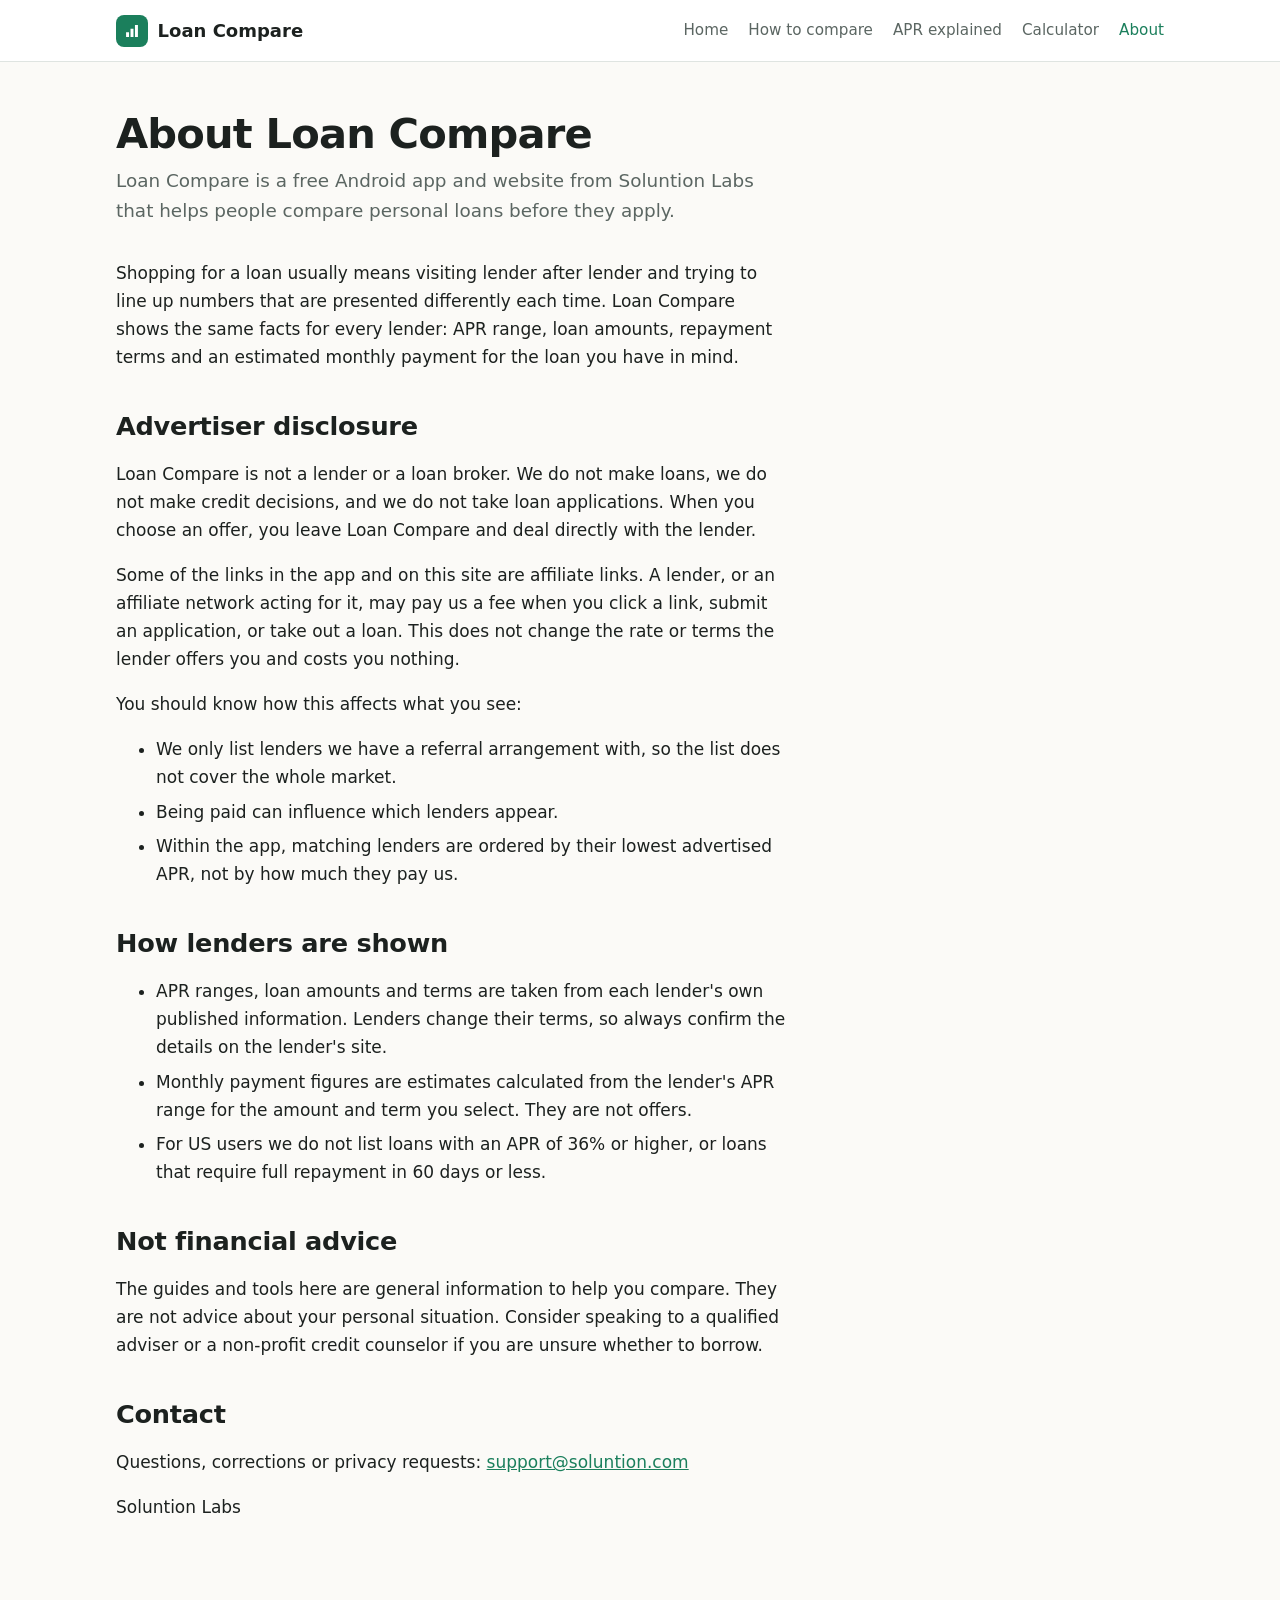
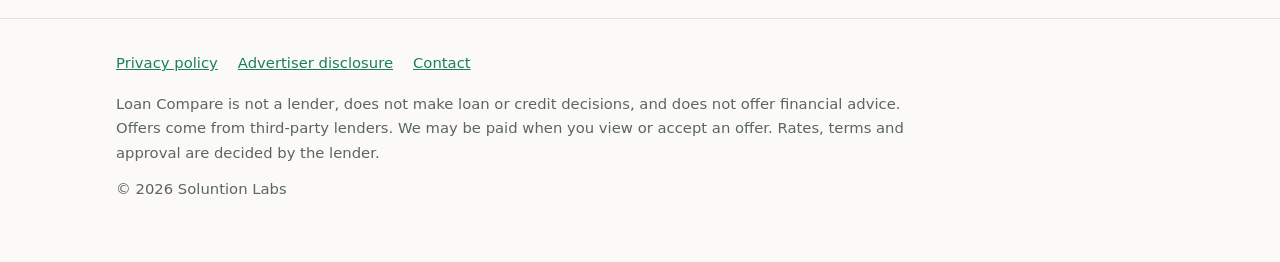
==== about.html @ a1d33915 "Add Loan Compare website and privacy policy Co-Authored-By: Claude Opus 5.5 <noreply@anthropic.com>" ====
<!doctype html>
<html lang="en">
<head>
  <meta charset="utf-8">
  <meta name="viewport" content="width=device-width, initial-scale=1">
  <title>About, advertiser disclosure and contact – Loan Compare</title>
  <meta name="description" content="Who is behind Loan Compare, how the app makes money, how lenders are listed, and how to contact us.">
  <link rel="stylesheet" href="styles.css">
  <link rel="icon" href="favicon.svg" type="image/svg+xml">
</head>
<body>
  <header class="site-header">
    <div class="wrap">
      <a class="logo" href="index.html">
        <svg viewBox="0 0 108 108" aria-hidden="true"><rect width="108" height="108" fill="#1b7f5c"/><path fill="#fff" d="M34 58h10v16H34zM49 46h10v28H49zM64 34h10v40H64z"/></svg>
        Loan Compare
      </a>
      <nav class="site-nav" aria-label="Main">
        <a href="index.html">Home</a>
        <a href="how-to-compare-personal-loans.html">How to compare</a>
        <a href="apr-explained.html">APR explained</a>
        <a href="calculator.html">Calculator</a>
        <a href="about.html" aria-current="page">About</a>
      </nav>
    </div>
  </header>

  <main>
    <div class="wrap">
      <article class="article">
        <h1>About Loan Compare</h1>
        <p class="lede">Loan Compare is a free Android app and website from Soluntion Labs that helps people compare personal loans before they apply.</p>

        <p>Shopping for a loan usually means visiting lender after lender and trying to line up numbers that are presented differently each time. Loan Compare shows the same facts for every lender: APR range, loan amounts, repayment terms and an estimated monthly payment for the loan you have in mind.</p>

        <h2 id="disclosure">Advertiser disclosure</h2>
        <p>Loan Compare is not a lender or a loan broker. We do not make loans, we do not make credit decisions, and we do not take loan applications. When you choose an offer, you leave Loan Compare and deal directly with the lender.</p>
        <p>Some of the links in the app and on this site are affiliate links. A lender, or an affiliate network acting for it, may pay us a fee when you click a link, submit an application, or take out a loan. This does not change the rate or terms the lender offers you and costs you nothing.</p>
        <p>You should know how this affects what you see:</p>
        <ul>
          <li>We only list lenders we have a referral arrangement with, so the list does not cover the whole market.</li>
          <li>Being paid can influence which lenders appear.</li>
          <li>Within the app, matching lenders are ordered by their lowest advertised APR, not by how much they pay us.</li>
        </ul>

        <h2>How lenders are shown</h2>
        <ul>
          <li>APR ranges, loan amounts and terms are taken from each lender's own published information. Lenders change their terms, so always confirm the details on the lender's site.</li>
          <li>Monthly payment figures are estimates calculated from the lender's APR range for the amount and term you select. They are not offers.</li>
          <li>For US users we do not list loans with an APR of 36% or higher, or loans that require full repayment in 60 days or less.</li>
        </ul>

        <h2>Not financial advice</h2>
        <p>The guides and tools here are general information to help you compare. They are not advice about your personal situation. Consider speaking to a qualified adviser or a non-profit credit counselor if you are unsure whether to borrow.</p>

        <h2 id="contact">Contact</h2>
        <p>Questions, corrections or privacy requests: <a href="mailto:support@soluntion.com">support@soluntion.com</a></p>
        <p>Soluntion Labs</p>
      </article>
    </div>
  </main>

  <footer class="site-footer">
    <div class="wrap">
      <nav aria-label="Footer">
        <a href="privacy.html">Privacy policy</a>
        <a href="about.html#disclosure">Advertiser disclosure</a>
        <a href="about.html#contact">Contact</a>
      </nav>
      <p>Loan Compare is not a lender, does not make loan or credit decisions, and does not offer financial advice. Offers come from third-party lenders. We may be paid when you view or accept an offer. Rates, terms and approval are decided by the lender.</p>
      <p>&copy; 2026 Soluntion Labs</p>
    </div>
  </footer>
</body>
</html>
---- styles.css ----
:root {
  --bg: #fbfaf7;
  --surface: #ffffff;
  --text: #1c211f;
  --muted: #5b6662;
  --line: #dfe4e1;
  --brand: #1b7f5c;
  --brand-ink: #ffffff;
  --brand-soft: #e6f3ee;
  --max: 68rem;
  --read: 42rem;
}

@media (prefers-color-scheme: dark) {
  :root {
    --bg: #121615;
    --surface: #1b211f;
    --text: #e8ecea;
    --muted: #a3aeaa;
    --line: #2d3532;
    --brand: #4cc29a;
    --brand-ink: #0c1512;
    --brand-soft: #1d2e28;
  }
}

* { box-sizing: border-box; }

html { -webkit-text-size-adjust: 100%; }

body {
  margin: 0;
  background: var(--bg);
  color: var(--text);
  font: 1.0625rem/1.65 system-ui, -apple-system, "Segoe UI", Roboto, sans-serif;
}

a { color: var(--brand); }
a:focus-visible, button:focus-visible, input:focus-visible, select:focus-visible {
  outline: 3px solid var(--brand);
  outline-offset: 2px;
}

.wrap { max-width: var(--max); margin: 0 auto; padding: 0 1.25rem; }

/* Header */
.site-header { border-bottom: 1px solid var(--line); background: var(--surface); }
.site-header .wrap {
  display: flex; flex-wrap: wrap; align-items: center;
  gap: 0.5rem 1.5rem; padding-top: 0.875rem; padding-bottom: 0.875rem;
}
.logo {
  display: inline-flex; align-items: center; gap: 0.6rem;
  font-weight: 700; font-size: 1.125rem; color: var(--text); text-decoration: none;
}
.logo svg { width: 2rem; height: 2rem; border-radius: 0.5rem; }
.site-nav { display: flex; flex-wrap: wrap; gap: 0.25rem 1.25rem; margin-left: auto; }
.site-nav a { color: var(--muted); text-decoration: none; font-size: 0.95rem; padding: 0.25rem 0; }
.site-nav a:hover, .site-nav a[aria-current="page"] { color: var(--brand); }

/* Hero */
.hero { padding: 4rem 0 3rem; }
.hero h1 {
  font-size: clamp(2.1rem, 5.5vw, 3.4rem); line-height: 1.1;
  letter-spacing: -0.02em; margin: 0 0 1rem; max-width: 18ch; text-wrap: balance;
}
.hero p { font-size: 1.2rem; color: var(--muted); max-width: 38rem; margin: 0 0 1.75rem; }

.button {
  display: inline-block; background: var(--brand); color: var(--brand-ink);
  padding: 0.8rem 1.4rem; border-radius: 999px; font-weight: 600; text-decoration: none;
  border: 0; font-size: 1rem; cursor: pointer;
}
.button.secondary { background: transparent; color: var(--brand); box-shadow: inset 0 0 0 2px var(--brand); }
.button-row { display: flex; flex-wrap: wrap; gap: 0.75rem; align-items: center; }
.soon { color: var(--muted); font-size: 0.95rem; }

/* Sections */
section { padding: 2.5rem 0; }
h2 { font-size: 1.6rem; line-height: 1.25; letter-spacing: -0.01em; margin: 0 0 1rem; text-wrap: balance; }
h3 { font-size: 1.15rem; margin: 1.75rem 0 0.5rem; }

.steps { display: grid; gap: 1rem; grid-template-columns: repeat(auto-fit, minmax(15rem, 1fr)); padding: 0; margin: 0; list-style: none; counter-reset: step; }
.steps li {
  background: var(--surface); border: 1px solid var(--line); border-radius: 1rem;
  padding: 1.25rem; counter-increment: step;
}
.steps li::before {
  content: counter(step); display: inline-grid; place-items: center;
  width: 2rem; height: 2rem; border-radius: 50%;
  background: var(--brand-soft); color: var(--brand); font-weight: 700; margin-bottom: 0.6rem;
}
.steps strong { display: block; margin-bottom: 0.25rem; }
.steps span { color: var(--muted); font-size: 0.975rem; }

.cards { display: grid; gap: 1rem; grid-template-columns: repeat(auto-fit, minmax(16rem, 1fr)); }
.card {
  display: block; background: var(--surface); border: 1px solid var(--line);
  border-radius: 1rem; padding: 1.25rem; text-decoration: none; color: var(--text);
}
.card:hover { border-color: var(--brand); }
.card strong { display: block; color: var(--brand); margin-bottom: 0.25rem; }
.card span { color: var(--muted); font-size: 0.975rem; }

.callout {
  background: var(--brand-soft); border-radius: 1rem; padding: 1.25rem 1.5rem; margin: 1.5rem 0;
}
.callout p { margin: 0; }

/* Articles */
.article { max-width: var(--read); padding: 3rem 0; }
.article h1 { font-size: clamp(1.9rem, 4.5vw, 2.6rem); line-height: 1.15; letter-spacing: -0.02em; margin: 0 0 0.5rem; text-wrap: balance; }
.article .lede { color: var(--muted); font-size: 1.15rem; margin: 0 0 2rem; }
.article h2 { margin-top: 2.5rem; }
.article li { margin-bottom: 0.4rem; }
.updated { color: var(--muted); font-size: 0.95rem; }

.table-scroll { overflow-x: auto; margin: 1.25rem 0; }
table { border-collapse: collapse; width: 100%; font-variant-numeric: tabular-nums; }
th, td { text-align: left; padding: 0.6rem 0.9rem; border-bottom: 1px solid var(--line); white-space: nowrap; }
th { font-size: 0.9rem; color: var(--muted); font-weight: 600; }
td.num, th.num { text-align: right; }

/* Calculator */
.calc {
  display: grid; gap: 1.5rem; grid-template-columns: repeat(auto-fit, minmax(17rem, 1fr));
  background: var(--surface); border: 1px solid var(--line); border-radius: 1rem; padding: 1.5rem;
}
.field { margin-bottom: 1rem; }
.field label { display: block; font-weight: 600; margin-bottom: 0.3rem; }
.field input {
  width: 100%; font: inherit; padding: 0.65rem 0.8rem; border-radius: 0.6rem;
  border: 1px solid var(--line); background: var(--bg); color: var(--text);
}
.result { align-self: start; }
.result .big { font-size: 2.4rem; font-weight: 700; line-height: 1.1; font-variant-numeric: tabular-nums; }
.result dl { margin: 1rem 0 0; display: grid; grid-template-columns: 1fr auto; gap: 0.35rem 1rem; }
.result dt { color: var(--muted); }
.result dd { margin: 0; text-align: right; font-variant-numeric: tabular-nums; }
.error { color: #b3261e; margin: 0.5rem 0 0; }
@media (prefers-color-scheme: dark) { .error { color: #f2b8b5; } }

/* Footer */
.site-footer { border-top: 1px solid var(--line); margin-top: 2rem; padding: 2rem 0 3rem; color: var(--muted); font-size: 0.925rem; }
.site-footer p { max-width: 52rem; margin: 0 0 0.75rem; }
.site-footer nav { display: flex; flex-wrap: wrap; gap: 0.25rem 1.25rem; margin-bottom: 1rem; }
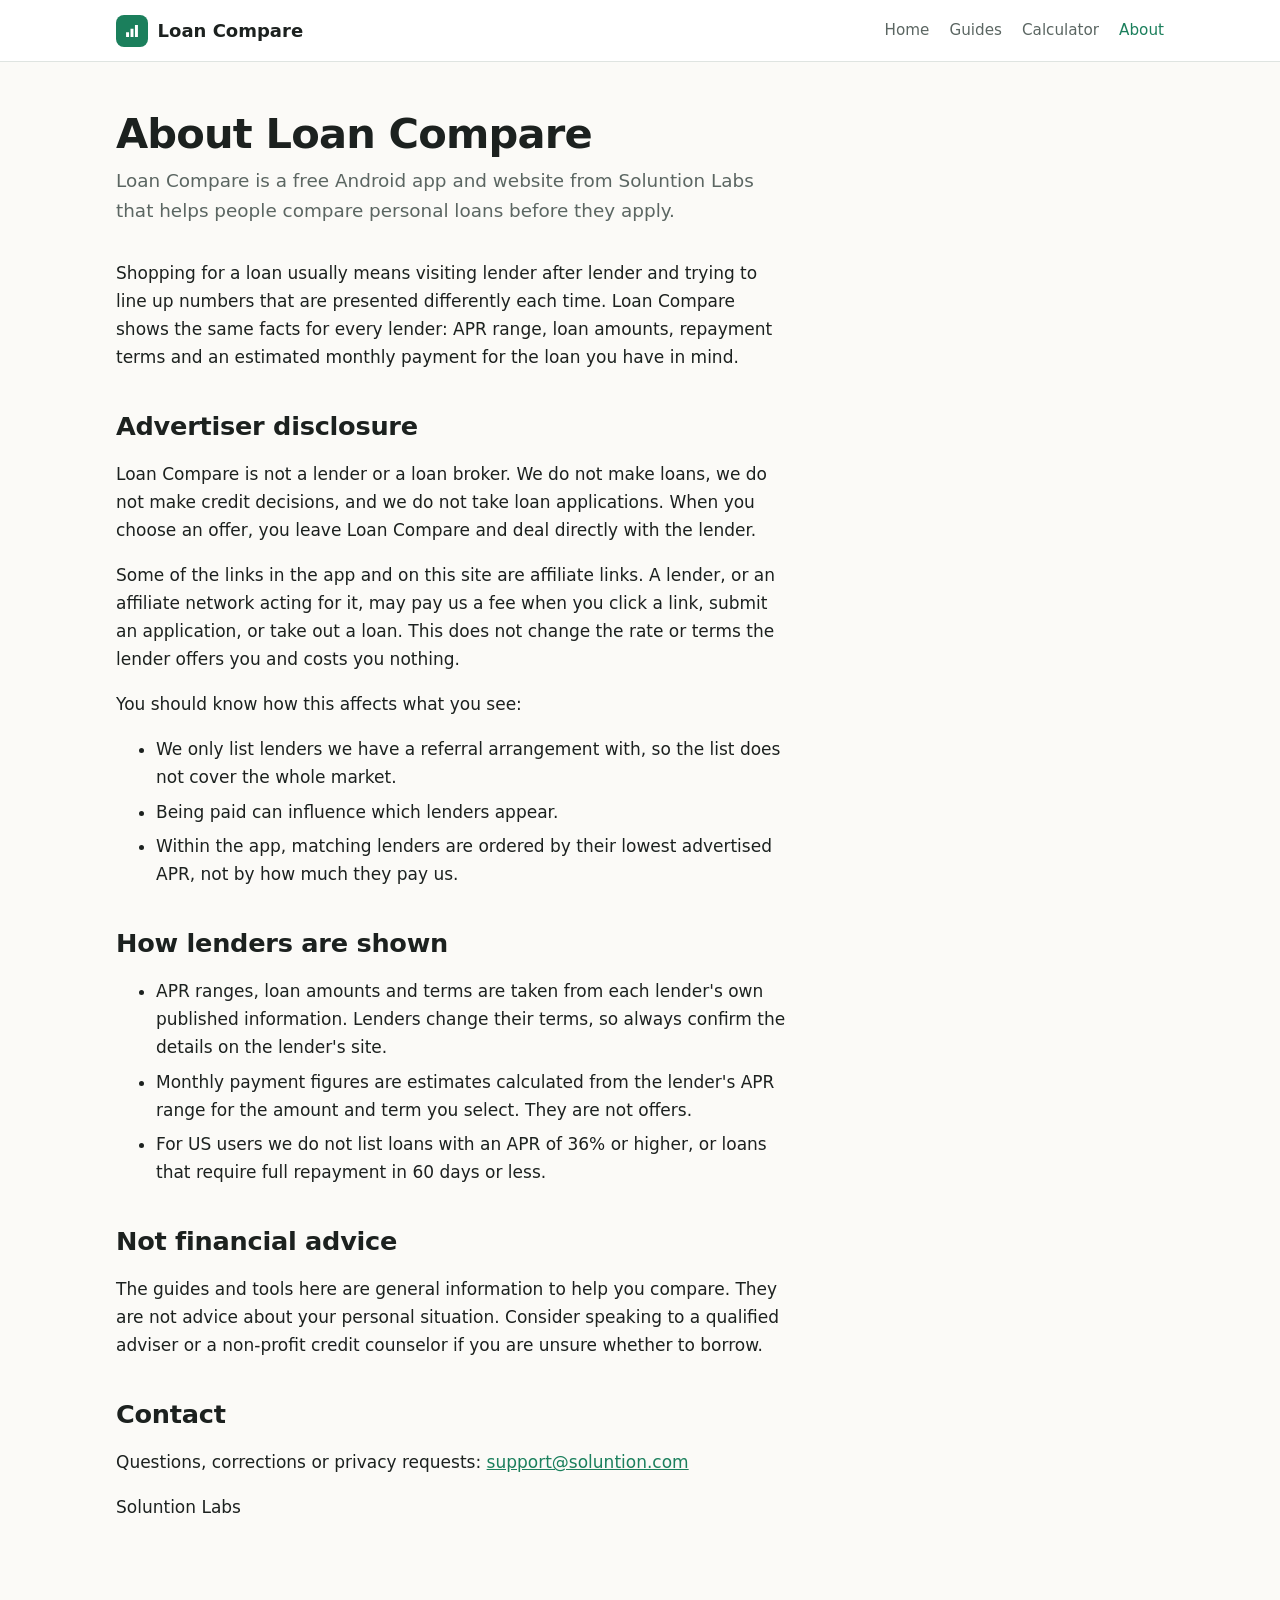
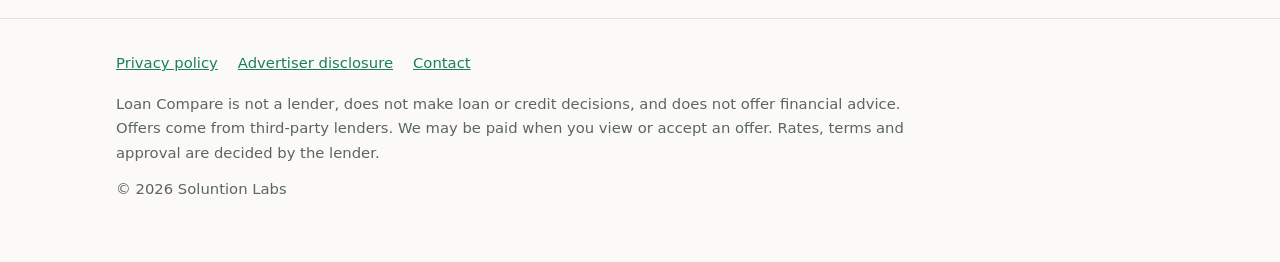
==== commit 91602c42: "Add five guides, a guides index, sitemap and robots.txt Co-Authored-By: Claude Opus 5.5 <noreply@ant" ====
--- a/about.html
+++ b/about.html
@@ -17,8 +17,7 @@
       </a>
       <nav class="site-nav" aria-label="Main">
         <a href="index.html">Home</a>
-        <a href="how-to-compare-personal-loans.html">How to compare</a>
-        <a href="apr-explained.html">APR explained</a>
+        <a href="guides.html">Guides</a>
         <a href="calculator.html">Calculator</a>
         <a href="about.html" aria-current="page">About</a>
       </nav>
--- a/styles.css
+++ b/styles.css
@@ -56,7 +56,7 @@
 .logo svg { width: 2rem; height: 2rem; border-radius: 0.5rem; }
 .site-nav { display: flex; flex-wrap: wrap; gap: 0.25rem 1.25rem; margin-left: auto; }
 .site-nav a { color: var(--muted); text-decoration: none; font-size: 0.95rem; padding: 0.25rem 0; }
-.site-nav a:hover, .site-nav a[aria-current="page"] { color: var(--brand); }
+.site-nav a:hover, .site-nav a[aria-current] { color: var(--brand); }
 
 /* Hero */
 .hero { padding: 4rem 0 3rem; }
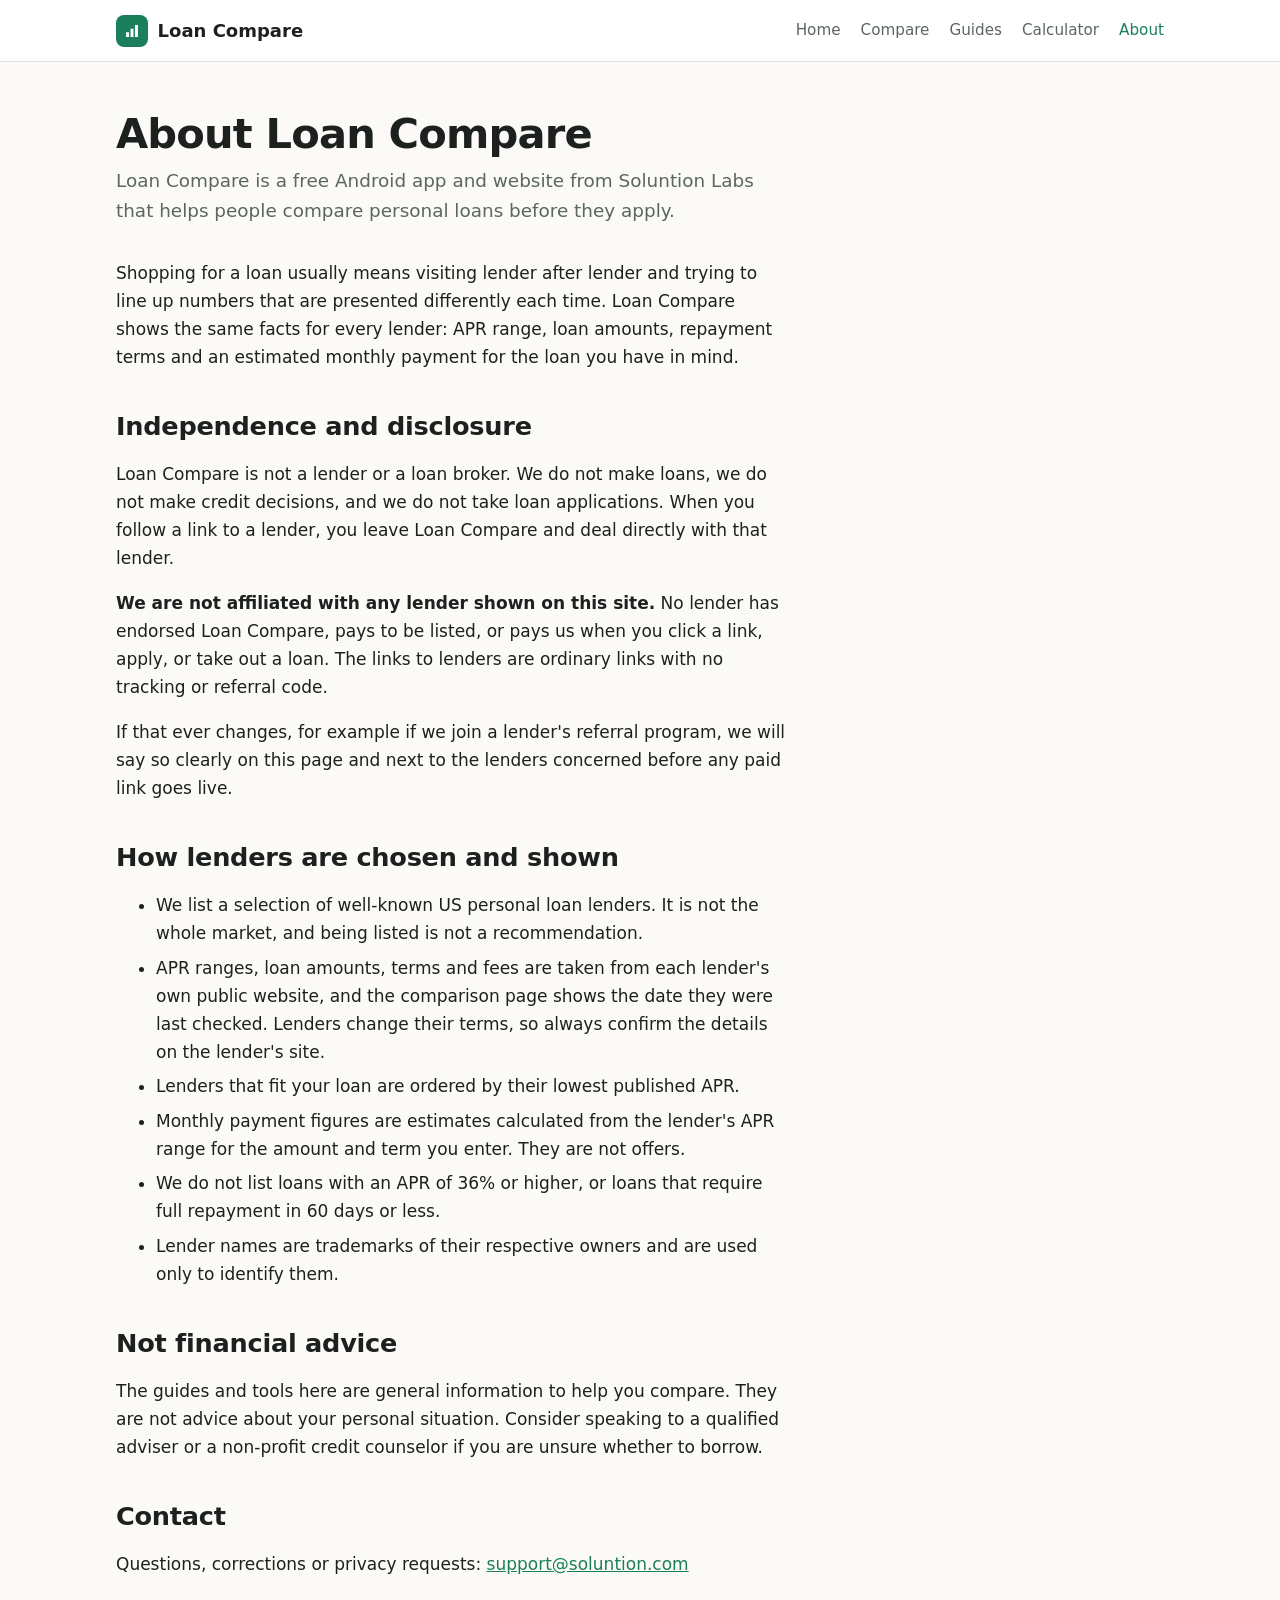
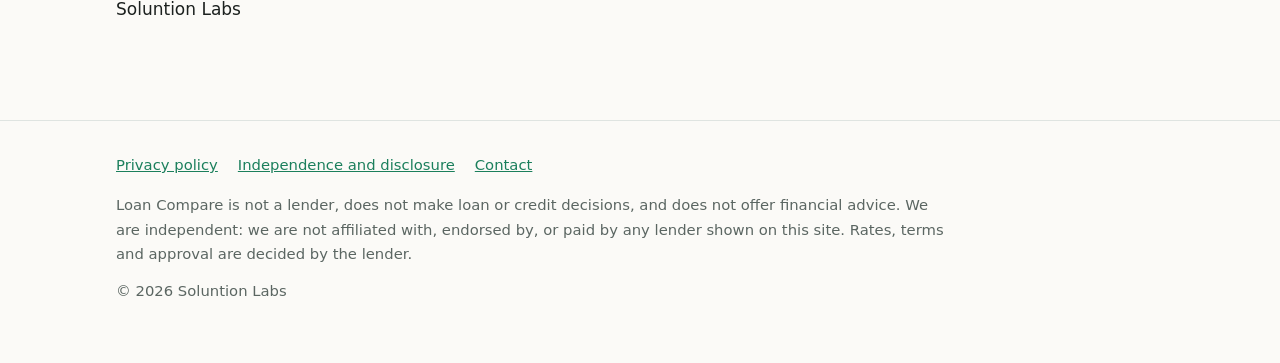
==== commit c5712482: "Add lender comparison page and state independence from lenders Lists six lenders with their publishe" ====
--- a/about.html
+++ b/about.html
@@ -17,6 +17,7 @@
       </a>
       <nav class="site-nav" aria-label="Main">
         <a href="index.html">Home</a>
+        <a href="compare.html">Compare</a>
         <a href="guides.html">Guides</a>
         <a href="calculator.html">Calculator</a>
         <a href="about.html" aria-current="page">About</a>
@@ -32,21 +33,19 @@
 
         <p>Shopping for a loan usually means visiting lender after lender and trying to line up numbers that are presented differently each time. Loan Compare shows the same facts for every lender: APR range, loan amounts, repayment terms and an estimated monthly payment for the loan you have in mind.</p>
 
-        <h2 id="disclosure">Advertiser disclosure</h2>
-        <p>Loan Compare is not a lender or a loan broker. We do not make loans, we do not make credit decisions, and we do not take loan applications. When you choose an offer, you leave Loan Compare and deal directly with the lender.</p>
-        <p>Some of the links in the app and on this site are affiliate links. A lender, or an affiliate network acting for it, may pay us a fee when you click a link, submit an application, or take out a loan. This does not change the rate or terms the lender offers you and costs you nothing.</p>
-        <p>You should know how this affects what you see:</p>
+        <h2 id="disclosure">Independence and disclosure</h2>
+        <p>Loan Compare is not a lender or a loan broker. We do not make loans, we do not make credit decisions, and we do not take loan applications. When you follow a link to a lender, you leave Loan Compare and deal directly with that lender.</p>
+        <p><strong>We are not affiliated with any lender shown on this site.</strong> No lender has endorsed Loan Compare, pays to be listed, or pays us when you click a link, apply, or take out a loan. The links to lenders are ordinary links with no tracking or referral code.</p>
+        <p>If that ever changes, for example if we join a lender's referral program, we will say so clearly on this page and next to the lenders concerned before any paid link goes live.</p>
+
+        <h2>How lenders are chosen and shown</h2>
         <ul>
-          <li>We only list lenders we have a referral arrangement with, so the list does not cover the whole market.</li>
-          <li>Being paid can influence which lenders appear.</li>
-          <li>Within the app, matching lenders are ordered by their lowest advertised APR, not by how much they pay us.</li>
-        </ul>
-
-        <h2>How lenders are shown</h2>
-        <ul>
-          <li>APR ranges, loan amounts and terms are taken from each lender's own published information. Lenders change their terms, so always confirm the details on the lender's site.</li>
-          <li>Monthly payment figures are estimates calculated from the lender's APR range for the amount and term you select. They are not offers.</li>
-          <li>For US users we do not list loans with an APR of 36% or higher, or loans that require full repayment in 60 days or less.</li>
+          <li>We list a selection of well-known US personal loan lenders. It is not the whole market, and being listed is not a recommendation.</li>
+          <li>APR ranges, loan amounts, terms and fees are taken from each lender's own public website, and the comparison page shows the date they were last checked. Lenders change their terms, so always confirm the details on the lender's site.</li>
+          <li>Lenders that fit your loan are ordered by their lowest published APR.</li>
+          <li>Monthly payment figures are estimates calculated from the lender's APR range for the amount and term you enter. They are not offers.</li>
+          <li>We do not list loans with an APR of 36% or higher, or loans that require full repayment in 60 days or less.</li>
+          <li>Lender names are trademarks of their respective owners and are used only to identify them.</li>
         </ul>
 
         <h2>Not financial advice</h2>
@@ -63,10 +62,10 @@
     <div class="wrap">
       <nav aria-label="Footer">
         <a href="privacy.html">Privacy policy</a>
-        <a href="about.html#disclosure">Advertiser disclosure</a>
+        <a href="about.html#disclosure">Independence and disclosure</a>
         <a href="about.html#contact">Contact</a>
       </nav>
-      <p>Loan Compare is not a lender, does not make loan or credit decisions, and does not offer financial advice. Offers come from third-party lenders. We may be paid when you view or accept an offer. Rates, terms and approval are decided by the lender.</p>
+      <p>Loan Compare is not a lender, does not make loan or credit decisions, and does not offer financial advice. We are independent: we are not affiliated with, endorsed by, or paid by any lender shown on this site. Rates, terms and approval are decided by the lender.</p>
       <p>&copy; 2026 Soluntion Labs</p>
     </div>
   </footer>
--- a/styles.css
+++ b/styles.css
@@ -140,6 +140,24 @@
 .error { color: #b3261e; margin: 0.5rem 0 0; }
 @media (prefers-color-scheme: dark) { .error { color: #f2b8b5; } }
 
+/* Lender comparison */
+.cmp-form { display: grid; gap: 0 1.25rem; grid-template-columns: repeat(auto-fit, minmax(13rem, 1fr)); max-width: 34rem; margin-top: 1.5rem; }
+.field select {
+  width: 100%; font: inherit; padding: 0.65rem 0.8rem; border-radius: 0.6rem;
+  border: 1px solid var(--line); background: var(--bg); color: var(--text);
+}
+.cmp-summary { font-weight: 600; margin: 0.5rem 0 1rem; }
+.lenders { list-style: none; padding: 0; margin: 0; display: grid; gap: 1rem; grid-template-columns: repeat(auto-fit, minmax(18rem, 1fr)); }
+.lender { background: var(--surface); border: 1px solid var(--line); border-radius: 1rem; padding: 1.25rem; display: flex; flex-direction: column; }
+.lender-muted { opacity: 0.75; }
+.lender-name { margin: 0; font-size: 1.15rem; }
+.lender-apr { margin: 0.4rem 0 0; font-size: 1.5rem; font-weight: 700; line-height: 1.2; font-variant-numeric: tabular-nums; }
+.lender-estimate { margin: 0.35rem 0 0; font-variant-numeric: tabular-nums; }
+.lender-reason { margin: 0.35rem 0 0; color: var(--muted); }
+.lender-facts { margin: 0.9rem 0 1.1rem; padding-left: 1.1rem; color: var(--muted); font-size: 0.95rem; flex: 1; }
+.lender-facts li { margin-bottom: 0.2rem; }
+.lender .button { text-align: center; }
+
 /* Footer */
 .site-footer { border-top: 1px solid var(--line); margin-top: 2rem; padding: 2rem 0 3rem; color: var(--muted); font-size: 0.925rem; }
 .site-footer p { max-width: 52rem; margin: 0 0 0.75rem; }
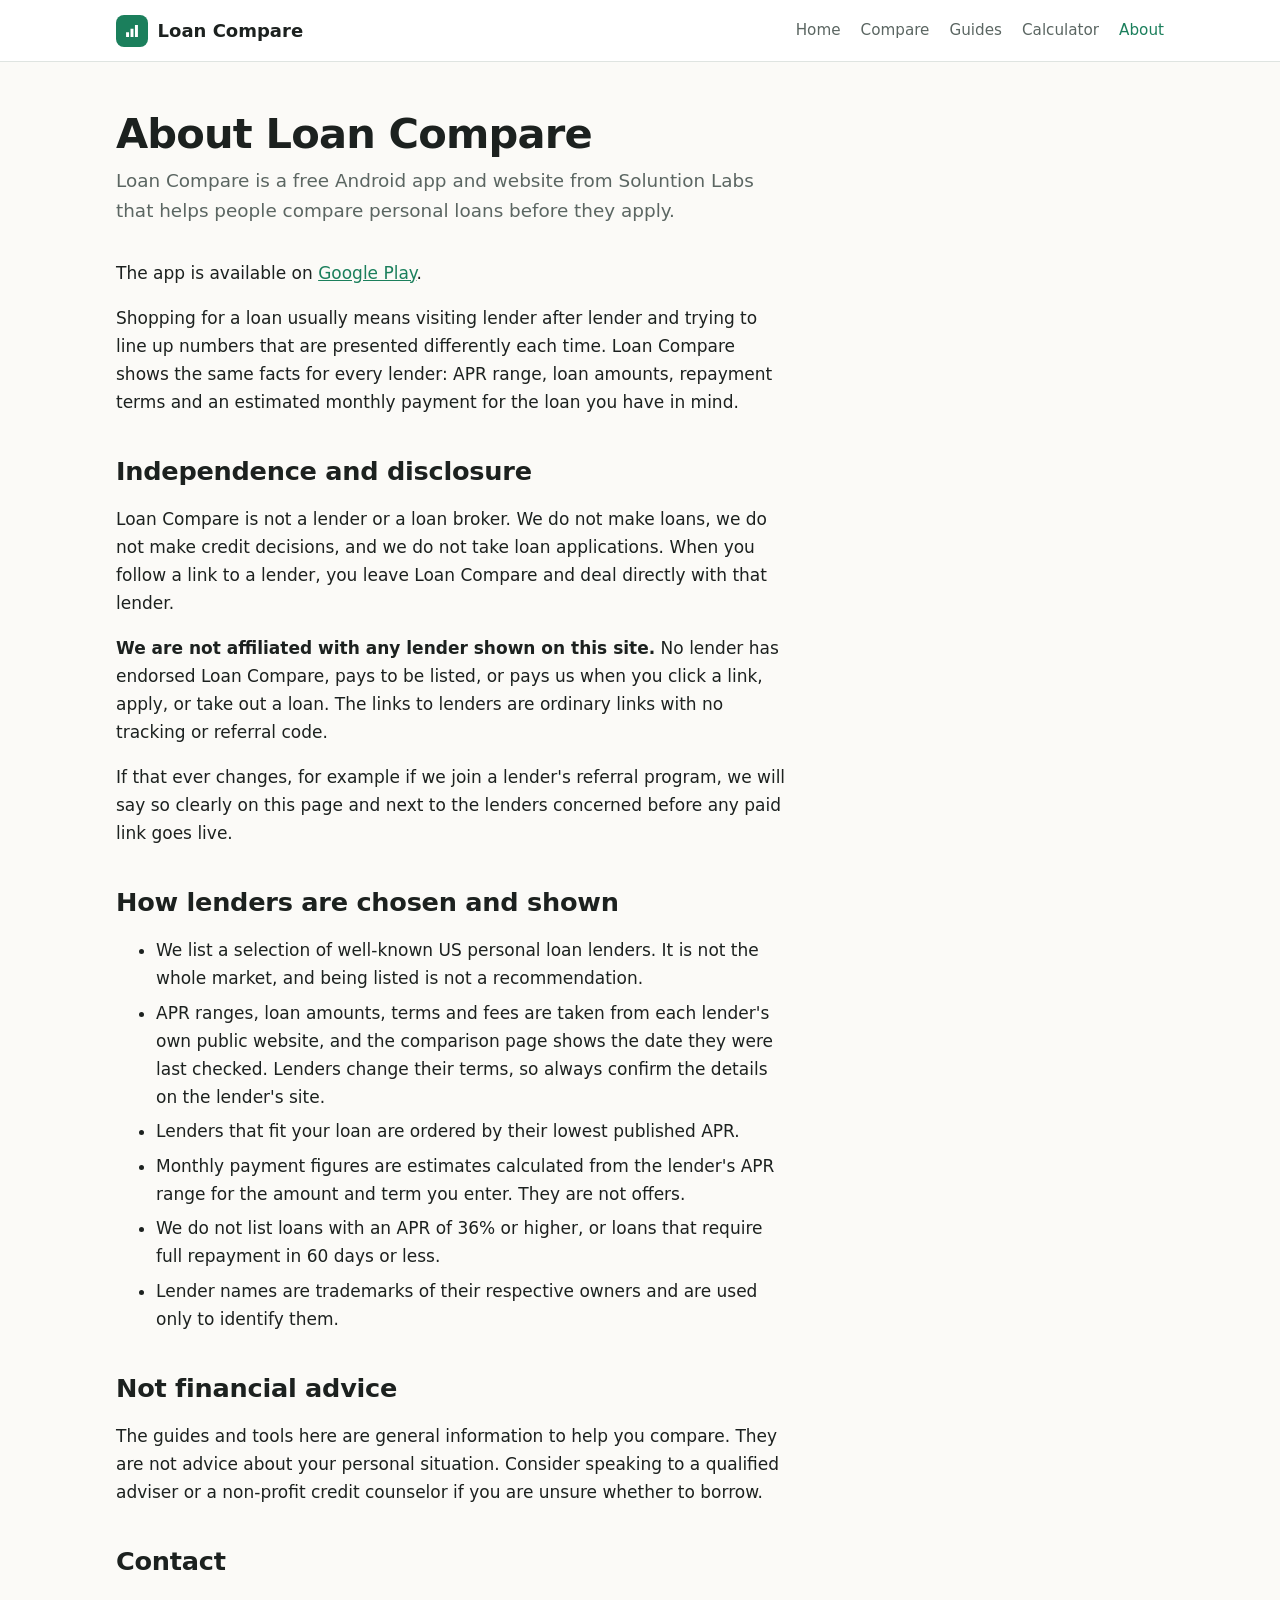
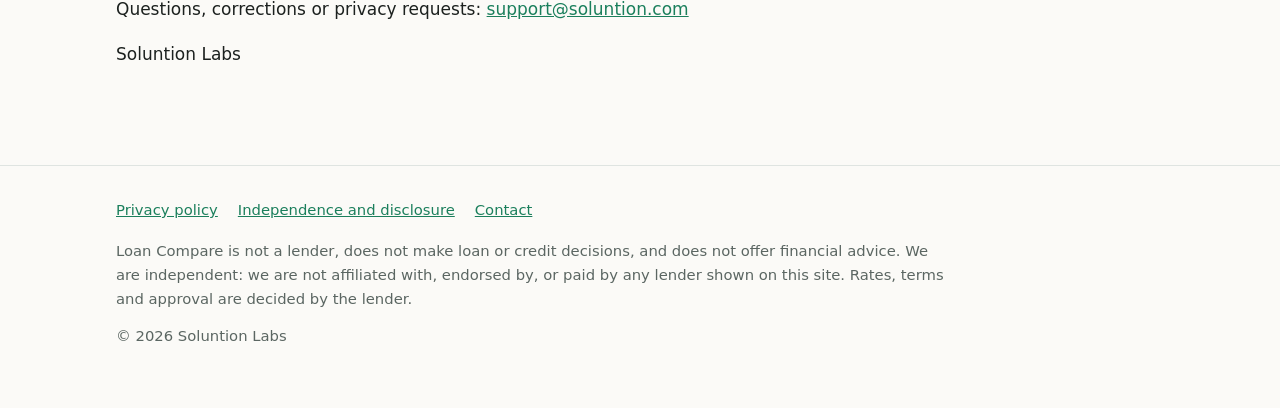
==== commit 32a45ef0: "Link to the app on Google Play Co-Authored-By: Claude Opus 5.5 <noreply@anthropic.com>" ====
--- a/about.html
+++ b/about.html
@@ -30,6 +30,8 @@
       <article class="article">
         <h1>About Loan Compare</h1>
         <p class="lede">Loan Compare is a free Android app and website from Soluntion Labs that helps people compare personal loans before they apply.</p>
+
+        <p>The app is available on <a href="https://play.google.com/store/apps/details?id=com.soluntion.loancompare">Google Play</a>.</p>
 
         <p>Shopping for a loan usually means visiting lender after lender and trying to line up numbers that are presented differently each time. Loan Compare shows the same facts for every lender: APR range, loan amounts, repayment terms and an estimated monthly payment for the loan you have in mind.</p>
 
--- a/styles.css
+++ b/styles.css
@@ -150,7 +150,18 @@
 .lenders { list-style: none; padding: 0; margin: 0; display: grid; gap: 1rem; grid-template-columns: repeat(auto-fit, minmax(18rem, 1fr)); }
 .lender { background: var(--surface); border: 1px solid var(--line); border-radius: 1rem; padding: 1.25rem; display: flex; flex-direction: column; }
 .lender-muted { opacity: 0.75; }
-.lender-name { margin: 0; font-size: 1.15rem; }
+.lender-head { display: flex; }
+/* Lender name on a coloured label in our own palette. Not the lender's logo or brand colour. */
+.lender-name {
+  margin: 0; padding: 0.3rem 0.9rem; border-radius: 999px;
+  color: #fff; font-size: 1.05rem; font-weight: 700; line-height: 1.3;
+}
+.badge-0 { background: #1b7f5c; }
+.badge-1 { background: #2f6f9f; }
+.badge-2 { background: #7a4f9a; }
+.badge-3 { background: #a0522d; }
+.badge-4 { background: #4a6572; }
+.badge-5 { background: #8a6d1f; }
 .lender-apr { margin: 0.4rem 0 0; font-size: 1.5rem; font-weight: 700; line-height: 1.2; font-variant-numeric: tabular-nums; }
 .lender-estimate { margin: 0.35rem 0 0; font-variant-numeric: tabular-nums; }
 .lender-reason { margin: 0.35rem 0 0; color: var(--muted); }
